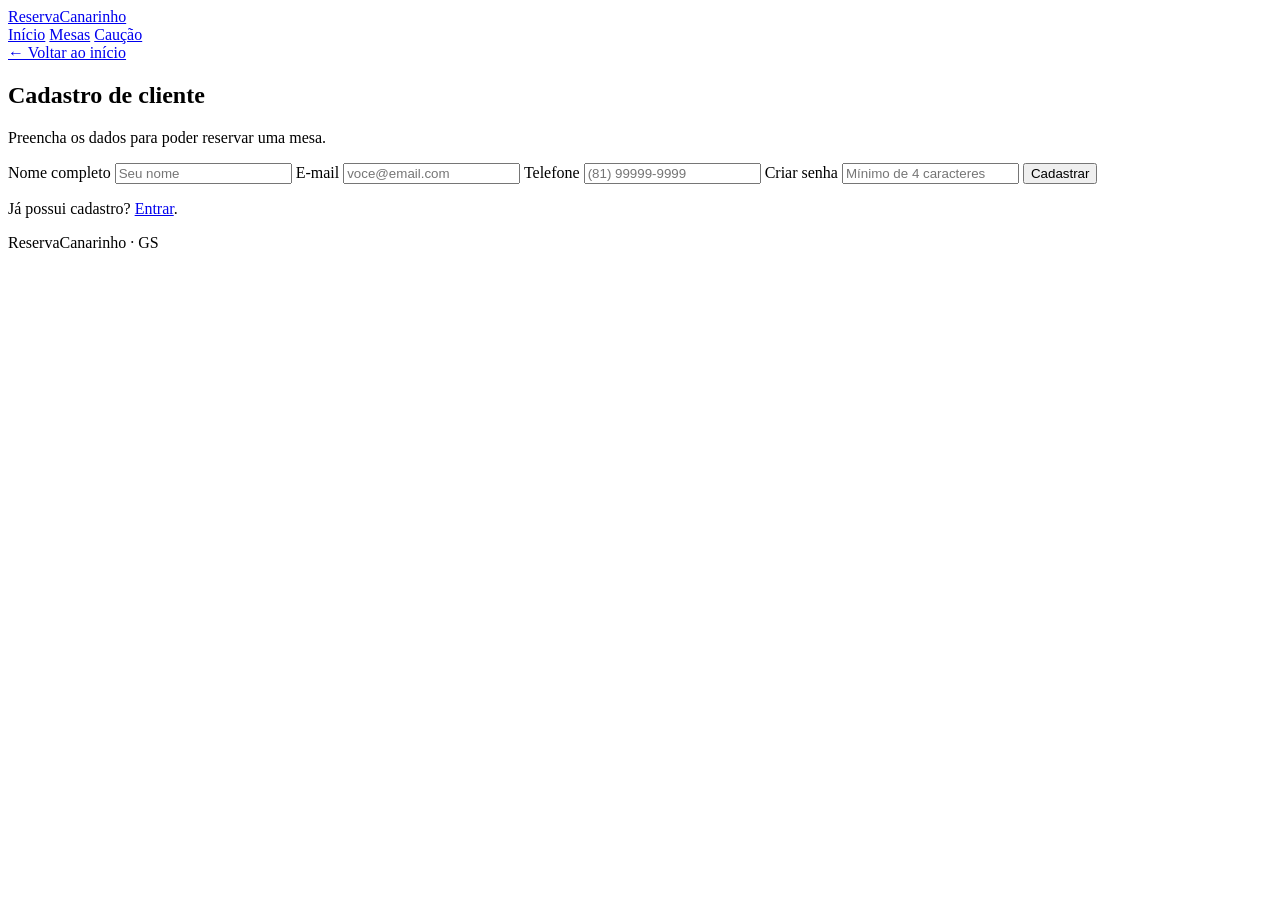
==== clientes.html @ a6932a97 "testar" ====
<!DOCTYPE html>
<html lang="en">
<head>
    <meta charset="UTF-8">
    <meta name="viewport" content="width=device-width, initial-scale=1.0">
    <title>Cadastro de clientes</title>
        <link rel="stylesheet" href="css/style.css">
    <script src="js/script.js" defer></script>
</head>
<body>
       <header class="topo">
        <a class="marca" href="index.html"> ReservaCanarinho</a>

        <nav>
            <a href="index.html">Início</a>
            <a href="mesas.html">Mesas</a>
            <a href="pagamento.html">Caução</a>
        </nav>
    </header>

    <main class="container estreito">
        <a class="voltar" href="index.html">← Voltar ao início</a>

        <section class="cartao">
            <h1>Cadastro de cliente</h1>

            <p class="muted">
                Preencha os dados para poder reservar uma mesa.
            </p>

            <form id="formCadastro">
                <label for="nome">Nome completo</label>
                <input
                    id="nome"
                    required
                    maxlength="80"
                    placeholder="Seu nome"
                >

                <label for="email">E-mail</label>
                <input
                    id="email"
                    type="email"
                    required
                    placeholder="voce@email.com"
                >

                <label for="telefone">Telefone</label>
                <input
                    id="telefone"
                    type="tel"
                    required
                    placeholder="(81) 99999-9999"
                >

                <label for="senha">Criar senha</label>
                <input
                    id="senha"
                    type="password"
                    required
                    minlength="4"
                    placeholder="Mínimo de 4 caracteres"
                >

                <button class="botao largura-total" type="submit">
                    Cadastrar
                </button>
            </form>

            <p id="mensagemCadastro" class="mensagem" aria-live="polite"></p>

            <p>
                Já possui cadastro?
                <a href="login.html">Entrar</a>.
            </p>
        </section>
    </main>

    <footer>
        ReservaCanarinho · GS
    </footer>
</body>
</html>
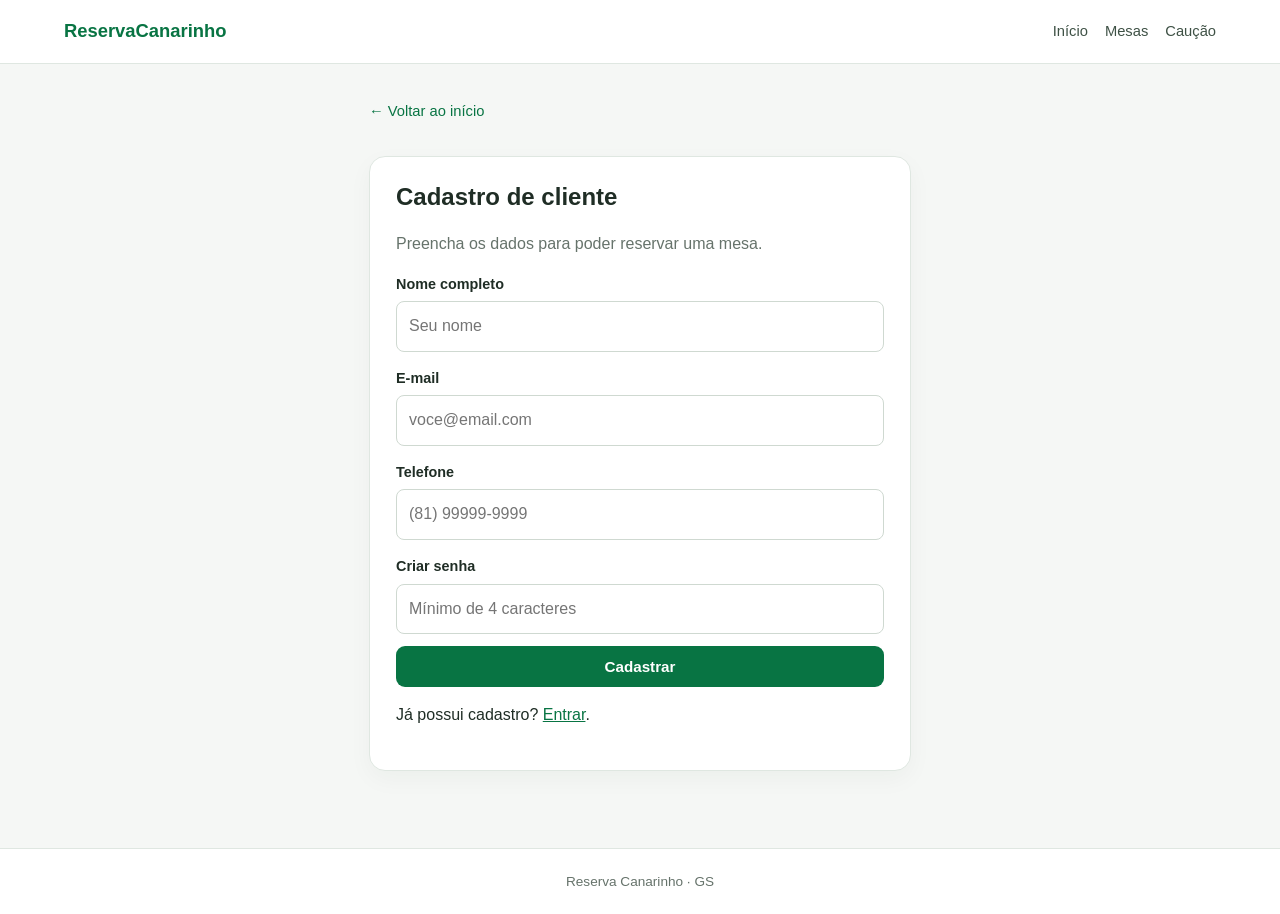
==== commit 6b2dccd1: "testando" ====
--- a/clientes.html
+++ b/clientes.html
@@ -77,7 +77,7 @@
     </main>
 
     <footer>
-        ReservaCanarinho · GS
+        Reserva Canarinho · GS
     </footer>
 </body>
 </html>
--- a/css/style.css
+++ b/css/style.css
@@ -0,0 +1,435 @@
+
+:root {
+    --verde: #087443;
+    --verde-escuro: #075b36;
+    --amarelo: #f5c542;
+    --fundo: #f5f7f5;
+    --texto: #1f2d25;
+    --cinza: #66736b;
+    --borda: #dfe7e1;
+}
+
+* {
+    box-sizing: border-box;
+}
+
+body {
+    margin: 0;
+    font-family: Arial, Helvetica, sans-serif;
+    color: var(--texto);
+    background: var(--fundo);
+    line-height: 1.55;
+}
+
+a {
+    color: var(--verde);
+}
+
+.topo {
+    background: #fff;
+    display: flex;
+    align-items: center;
+    justify-content: space-between;
+    gap: 20px;
+    padding: 17px 5%;
+    border-bottom: 1px solid var(--borda);
+}
+
+.marca {
+    color: var(--verde);
+    font-weight: 800;
+    text-decoration: none;
+    font-size: 1.15rem;
+    white-space: nowrap;
+}
+
+nav {
+    display: flex;
+    align-items: center;
+    gap: 17px;
+    flex-wrap: wrap;
+}
+
+nav a {
+    text-decoration: none;
+    color: #3e5145;
+    font-size: 0.92rem;
+}
+
+nav a:hover,
+a:hover {
+    color: var(--verde-escuro);
+}
+
+.hero {
+    max-width: 1160px;
+    min-height: 75vh;
+    margin: auto;
+    padding: 70px 24px;
+    display: grid;
+    grid-template-columns: 1.15fr 0.85fr;
+    align-items: center;
+    gap: 55px;
+}
+
+.hero h1 {
+    font-size: clamp(2.5rem, 5vw, 4.5rem);
+    line-height: 1.05;
+    margin: 18px 0;
+    letter-spacing: -2px;
+}
+
+.hero h1 span {
+    color: var(--verde);
+}
+
+.hero-texto > p {
+    max-width: 600px;
+    color: var(--cinza);
+    font-size: 1.08rem;
+}
+
+.etiqueta {
+    display: inline-block;
+    background: #e5f5e9;
+    color: var(--verde);
+    padding: 7px 12px;
+    border-radius: 999px;
+    font-size: 0.8rem;
+    font-weight: 700;
+}
+
+.acoes {
+    display: flex;
+    gap: 12px;
+    flex-wrap: wrap;
+    margin: 25px 0;
+}
+
+.botao {
+    display: inline-block;
+    background: var(--verde);
+    color: white;
+    border: 0;
+    border-radius: 9px;
+    padding: 12px 18px;
+    font-weight: 700;
+    font-size: 0.95rem;
+    cursor: pointer;
+    text-decoration: none;
+    text-align: center;
+}
+
+.botao:hover {
+    color: white;
+    background: var(--verde-escuro);
+}
+
+.botao.secundario {
+    background: #e8efe9;
+    color: var(--verde-escuro);
+}
+
+.botao.pequeno {
+    padding: 8px 13px;
+    color: white;
+    background: var(--verde);
+}
+
+.largura-total {
+    width: 100%;
+    margin-top: 12px;
+}
+
+.cartao {
+    background: #fff;
+    border: 1px solid var(--borda);
+    border-radius: 16px;
+    padding: 26px;
+    margin: 22px 0;
+    box-shadow: 0 8px 24px rgba(24, 55, 36, 0.04);
+}
+
+.cartao h1,
+.cartao h2 {
+    margin-top: 0;
+    line-height: 1.2;
+}
+
+.destaque {
+    padding: 38px;
+    background: linear-gradient(145deg, #fff, #edf8ef);
+}
+
+.bola {
+    font-size: 4rem;
+}
+
+.mini-estatisticas {
+    display: flex;
+    gap: 22px;
+    margin-top: 30px;
+    border-top: 1px solid var(--borda);
+    padding-top: 20px;
+}
+
+.mini-estatisticas div {
+    display: grid;
+}
+
+.mini-estatisticas strong {
+    font-size: 1.2rem;
+    color: var(--verde);
+}
+
+.mini-estatisticas span,
+.muted {
+    color: var(--cinza);
+}
+
+.aviso,
+.alerta {
+    background: #fff7da;
+    border-left: 4px solid var(--amarelo);
+    border-radius: 7px;
+    padding: 12px 15px;
+    font-size: 0.9rem;
+}
+
+.container {
+    max-width: 1160px;
+    padding: 32px 24px 55px;
+    margin: auto;
+}
+
+.estreito {
+    max-width: 590px;
+}
+
+.voltar {
+    display: inline-block;
+    text-decoration: none;
+    margin: 4px 0 12px;
+    font-size: 0.92rem;
+}
+
+label {
+    display: block;
+    font-weight: 700;
+    font-size: 0.9rem;
+    margin: 15px 0 6px;
+}
+
+input,
+select {
+    width: 100%;
+    padding: 12px;
+    border: 1px solid #cfd9d1;
+    border-radius: 8px;
+    background: white;
+    color: var(--texto);
+    font: inherit;
+}
+
+input:focus,
+select:focus {
+    outline: 2px solid #9bd6b2;
+    border-color: var(--verde);
+}
+
+.mensagem {
+    font-weight: 700;
+    margin-bottom: 0;
+}
+
+.mensagem.erro {
+    color: #b42318;
+}
+
+.mensagem.sucesso {
+    color: var(--verde);
+}
+
+.cabecalho-pagina {
+    display: flex;
+    justify-content: space-between;
+    gap: 20px;
+    align-items: end;
+    flex-wrap: wrap;
+}
+
+.cabecalho-pagina h1 {
+    margin: 5px 0;
+}
+
+.legenda {
+    display: flex;
+    gap: 15px;
+    font-size: 0.88rem;
+    color: var(--cinza);
+    padding-bottom: 12px;
+}
+
+.legenda span {
+    display: flex;
+    gap: 6px;
+    align-items: center;
+}
+
+.ponto {
+    display: inline-block;
+    width: 10px;
+    height: 10px;
+    border-radius: 50%;
+}
+
+.ponto.livre {
+    background: var(--verde);
+}
+
+.ponto.ocupada {
+    background: #c75b4b;
+}
+
+.grade-mesas {
+    display: grid;
+    grid-template-columns: repeat(5, 1fr);
+    gap: 14px;
+    margin: 24px 0;
+}
+
+.mesa {
+    border: 1px solid var(--borda);
+    background: white;
+    border-radius: 12px;
+    padding: 20px 10px;
+    text-align: center;
+}
+
+.mesa strong {
+    display: block;
+    font-size: 1.1rem;
+}
+
+.mesa span {
+    display: block;
+    font-size: 0.82rem;
+    margin-top: 5px;
+}
+
+.mesa.livre {
+    border-color: #a7d7b7;
+    background: #eef9f1;
+}
+
+.mesa.ocupada {
+    border-color: #edc1ba;
+    background: #fff0ed;
+    color: #a23d30;
+}
+
+.form-linha {
+    display: grid;
+    grid-template-columns: 1.3fr 1fr 1.2fr auto;
+    align-items: end;
+    gap: 12px;
+}
+
+.form-linha label {
+    margin-top: 0;
+}
+
+.form-linha .botao {
+    margin-bottom: 0;
+    min-height: 46px;
+}
+
+.pequeno-texto {
+    font-size: 0.84rem;
+}
+
+.reserva-item {
+    border-top: 1px solid var(--borda);
+    padding: 14px 0;
+}
+
+.reserva-item:first-child {
+    border-top: 0;
+}
+
+.status {
+    display: inline-block;
+    border-radius: 999px;
+    padding: 3px 9px;
+    background: #edf1ee;
+    font-size: 0.78rem;
+    font-weight: 700;
+}
+
+.status.pago,
+.status.confirmada,
+.status.checkin {
+    color: var(--verde);
+    background: #e4f5e8;
+}
+
+.status.cancelada {
+    color: #a23d30;
+    background: #fff0ed;
+}
+
+.pix-demo {
+    margin-top: 18px;
+    padding: 20px;
+    display: grid;
+    gap: 5px;
+    border-radius: 10px;
+    background: #eef8f0;
+}
+
+.pix-demo strong {
+    color: var(--verde);
+    font-size: 1.7rem;
+}
+
+.pix-demo small {
+    color: var(--cinza);
+}
+
+footer {
+    text-align: center;
+    padding: 22px;
+    color: var(--cinza);
+    font-size: 0.85rem;
+    border-top: 1px solid var(--borda);
+    background: #fff;
+}
+
+@media (max-width: 800px) {
+    .topo {
+        align-items: flex-start;
+        flex-direction: column;
+    }
+
+    nav {
+        gap: 12px;
+    }
+
+    .hero {
+        grid-template-columns: 1fr;
+        padding-top: 40px;
+        gap: 20px;
+    }
+
+    .grade-mesas {
+        grid-template-columns: repeat(2, 1fr);
+    }
+
+    .form-linha {
+        grid-template-columns: 1fr;
+    }
+
+    .mini-estatisticas {
+        gap: 15px;
+    }
+}
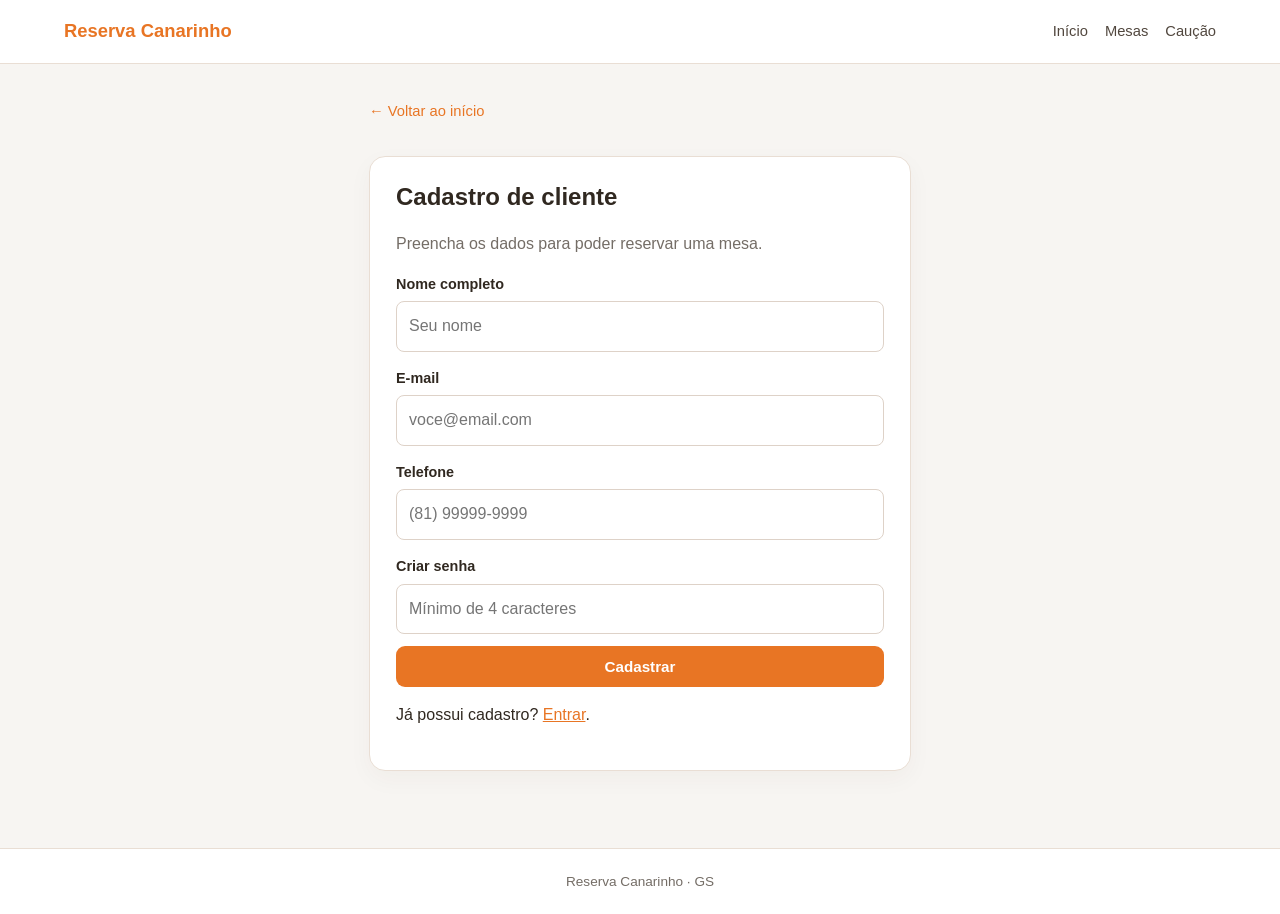
==== commit 8cd17468: "troca para qr code" ====
--- a/clientes.html
+++ b/clientes.html
@@ -9,7 +9,7 @@
 </head>
 <body>
        <header class="topo">
-        <a class="marca" href="index.html"> ReservaCanarinho</a>
+        <a class="marca" href="index.html"> Reserva Canarinho</a>
 
         <nav>
             <a href="index.html">Início</a>
--- a/css/style.css
+++ b/css/style.css
@@ -1,12 +1,13 @@
 
 :root {
-    --verde: #087443;
-    --verde-escuro: #075b36;
-    --amarelo: #f5c542;
-    --fundo: #f5f7f5;
-    --texto: #1f2d25;
-    --cinza: #66736b;
-    --borda: #dfe7e1;
+    --laranja: #E87524;
+    --laranja-escuro: #C85A18;
+    --laranja-claro: #FFF0E3;
+    --amarelo: #F5C542;
+    --fundo: #F7F5F2;
+    --texto: #302820;
+    --cinza: #746D66;
+    --borda: #E9DED4;
 }
 
 * {
@@ -22,7 +23,7 @@
 }
 
 a {
-    color: var(--verde);
+    color: var(--laranja);
 }
 
 .topo {
@@ -36,7 +37,7 @@
 }
 
 .marca {
-    color: var(--verde);
+    color: var(--laranja);
     font-weight: 800;
     text-decoration: none;
     font-size: 1.15rem;
@@ -52,13 +53,13 @@
 
 nav a {
     text-decoration: none;
-    color: #3e5145;
+    color: #51473E;
     font-size: 0.92rem;
 }
 
 nav a:hover,
 a:hover {
-    color: var(--verde-escuro);
+    color: var(--laranja-escuro);
 }
 
 .hero {
@@ -80,7 +81,7 @@
 }
 
 .hero h1 span {
-    color: var(--verde);
+    color: var(--laranja);
 }
 
 .hero-texto > p {
@@ -91,8 +92,8 @@
 
 .etiqueta {
     display: inline-block;
-    background: #e5f5e9;
-    color: var(--verde);
+    background: var(--laranja-claro);
+    color: var(--laranja-escuro);
     padding: 7px 12px;
     border-radius: 999px;
     font-size: 0.8rem;
@@ -108,7 +109,7 @@
 
 .botao {
     display: inline-block;
-    background: var(--verde);
+    background: var(--laranja);
     color: white;
     border: 0;
     border-radius: 9px;
@@ -118,22 +119,29 @@
     cursor: pointer;
     text-decoration: none;
     text-align: center;
+    transition: 0.3s ease;
 }
 
 .botao:hover {
     color: white;
-    background: var(--verde-escuro);
+    background: var(--laranja-escuro);
+    transform: translateY(-2px);
 }
 
 .botao.secundario {
-    background: #e8efe9;
-    color: var(--verde-escuro);
+    background: #F9E8D9;
+    color: var(--laranja-escuro);
+}
+
+.botao.secundario:hover {
+    background: #F3D8C1;
+    color: #A74712;
 }
 
 .botao.pequeno {
     padding: 8px 13px;
     color: white;
-    background: var(--verde);
+    background: var(--laranja);
 }
 
 .largura-total {
@@ -147,7 +155,7 @@
     border-radius: 16px;
     padding: 26px;
     margin: 22px 0;
-    box-shadow: 0 8px 24px rgba(24, 55, 36, 0.04);
+    box-shadow: 0 8px 24px rgba(80, 52, 28, 0.04);
 }
 
 .cartao h1,
@@ -158,7 +166,7 @@
 
 .destaque {
     padding: 38px;
-    background: linear-gradient(145deg, #fff, #edf8ef);
+    background: linear-gradient(145deg, #FFFFFF, #FFF0E3);
 }
 
 .bola {
@@ -179,7 +187,7 @@
 
 .mini-estatisticas strong {
     font-size: 1.2rem;
-    color: var(--verde);
+    color: var(--laranja);
 }
 
 .mini-estatisticas span,
@@ -189,7 +197,7 @@
 
 .aviso,
 .alerta {
-    background: #fff7da;
+    background: #FFF7DF;
     border-left: 4px solid var(--amarelo);
     border-radius: 7px;
     padding: 12px 15px;
@@ -224,7 +232,7 @@
 select {
     width: 100%;
     padding: 12px;
-    border: 1px solid #cfd9d1;
+    border: 1px solid #DED2C8;
     border-radius: 8px;
     background: white;
     color: var(--texto);
@@ -233,8 +241,8 @@
 
 input:focus,
 select:focus {
-    outline: 2px solid #9bd6b2;
-    border-color: var(--verde);
+    outline: 2px solid #F4C19D;
+    border-color: var(--laranja);
 }
 
 .mensagem {
@@ -243,11 +251,11 @@
 }
 
 .mensagem.erro {
-    color: #b42318;
+    color: #B42318;
 }
 
 .mensagem.sucesso {
-    color: var(--verde);
+    color: var(--laranja-escuro);
 }
 
 .cabecalho-pagina {
@@ -284,48 +292,90 @@
 }
 
 .ponto.livre {
-    background: var(--verde);
+    background: var(--laranja);
 }
 
 .ponto.ocupada {
-    background: #c75b4b;
-}
+    background: #C75B4B;
+}
+
+
+/* =====================================
+   MAPA DE MESAS
+   ===================================== */
 
 .grade-mesas {
     display: grid;
-    grid-template-columns: repeat(5, 1fr);
+    grid-template-columns: repeat(5, minmax(0, 1fr));
     gap: 14px;
     margin: 24px 0;
 }
 
 .mesa {
-    border: 1px solid var(--borda);
+    width: 100%;
+    min-height: 110px;
+    border: 2px solid var(--borda);
     background: white;
     border-radius: 12px;
     padding: 20px 10px;
     text-align: center;
+    cursor: pointer;
+    font-family: inherit;
+    color: var(--texto);
+    transition: 0.2s;
 }
 
 .mesa strong {
     display: block;
-    font-size: 1.1rem;
+    font-size: 1.2rem;
 }
 
 .mesa span {
     display: block;
-    font-size: 0.82rem;
-    margin-top: 5px;
-}
-
+    font-size: 0.85rem;
+    margin-top: 7px;
+}
+
+/* Mesa livre */
 .mesa.livre {
-    border-color: #a7d7b7;
-    background: #eef9f1;
-}
-
+    border-color: #EFAE7D;
+    background: #FFF1E5;
+    color: #A74712;
+}
+
+.mesa.livre:hover {
+    background: #FFE1C8;
+    border-color: var(--laranja);
+    transform: translateY(-3px);
+}
+
+/* Mesa reservada */
 .mesa.ocupada {
-    border-color: #edc1ba;
-    background: #fff0ed;
-    color: #a23d30;
+    border-color: #EDC1BA;
+    background: #FFF0ED;
+    color: #A23D30;
+    cursor: not-allowed;
+    opacity: 0.8;
+}
+
+/* Mesa selecionada */
+.mesa.selecionada {
+    border: 3px solid var(--laranja-escuro);
+    background: var(--laranja);
+    color: #FFFFFF;
+    box-shadow: 0 0 0 3px rgba(232, 117, 36, 0.15);
+    transform: translateY(-3px);
+}
+
+.mesa:focus-visible {
+    outline: 3px solid var(--amarelo);
+    outline-offset: 3px;
+}
+
+@media (max-width: 800px) {
+    .grade-mesas {
+        grid-template-columns: repeat(2, 1fr);
+    }
 }
 
 .form-linha {
@@ -361,7 +411,7 @@
     display: inline-block;
     border-radius: 999px;
     padding: 3px 9px;
-    background: #edf1ee;
+    background: #F1EDE9;
     font-size: 0.78rem;
     font-weight: 700;
 }
@@ -369,13 +419,13 @@
 .status.pago,
 .status.confirmada,
 .status.checkin {
-    color: var(--verde);
-    background: #e4f5e8;
+    color: #A74712;
+    background: #FFF0E3;
 }
 
 .status.cancelada {
-    color: #a23d30;
-    background: #fff0ed;
+    color: #A23D30;
+    background: #FFF0ED;
 }
 
 .pix-demo {
@@ -384,11 +434,11 @@
     display: grid;
     gap: 5px;
     border-radius: 10px;
-    background: #eef8f0;
+    background: #FFF1E5;
 }
 
 .pix-demo strong {
-    color: var(--verde);
+    color: var(--laranja-escuro);
     font-size: 1.7rem;
 }
 
@@ -405,6 +455,11 @@
     background: #fff;
 }
 
+
+/* =====================================
+   RESPONSIVIDADE
+   ===================================== */
+
 @media (max-width: 800px) {
     .topo {
         align-items: flex-start;
